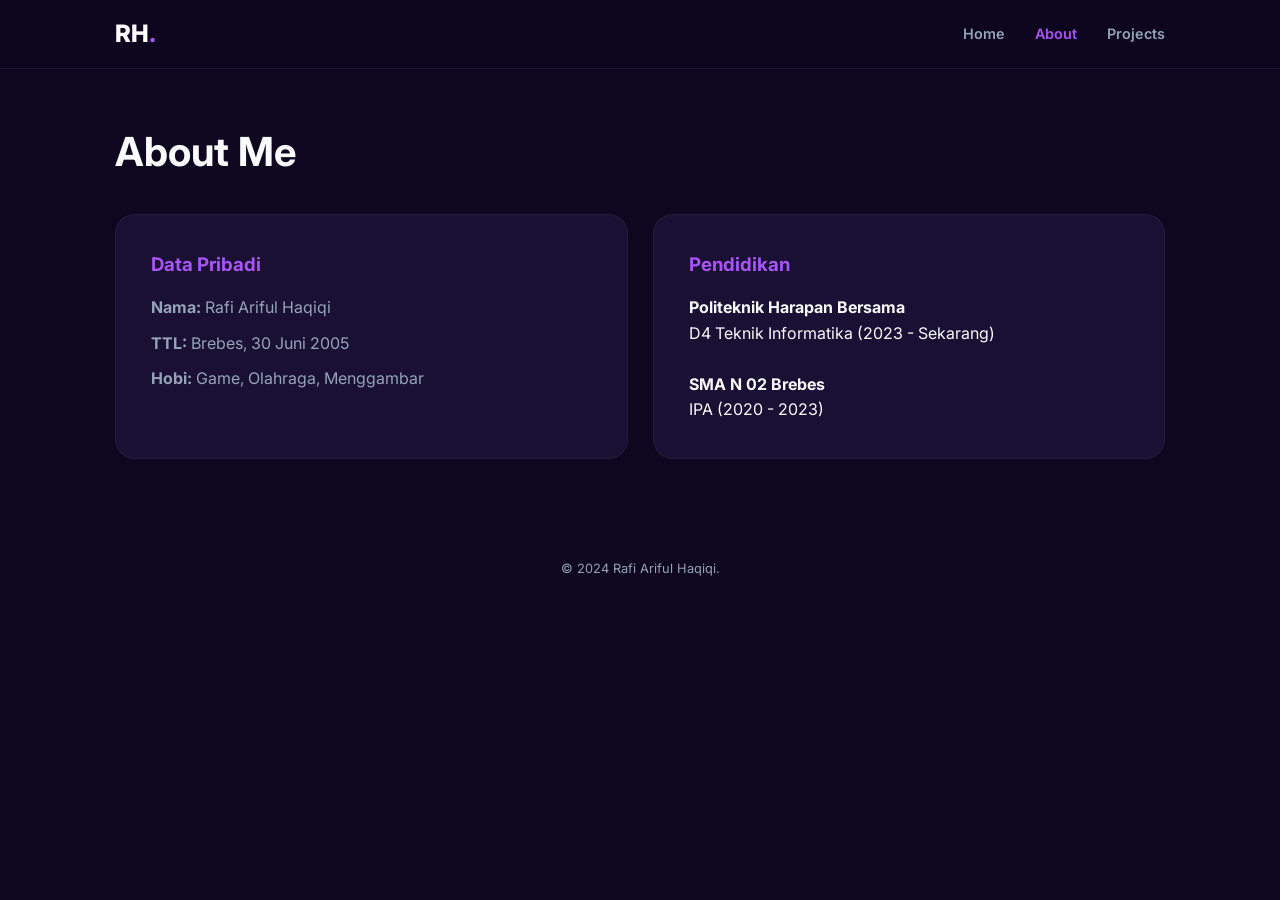
==== about.html @ f348dac9 "Add files via upload" ====
<!DOCTYPE html>
<html lang="id">
<head>
    <meta charset="UTF-8">
    <meta name="viewport" content="width=device-width, initial-scale=1.0">
    <title>About Me | Rafi</title>
    <link rel="stylesheet" href="style.css">
    <link href="https://fonts.googleapis.com/css2?family=Inter:wght@400;700;800&display=swap" rel="stylesheet">
</head>
<body>
    <nav>
        <div class="nav-container">
            <a href="index.html" class="logo">RH<span>.</span></a>
            <ul>
                <li><a href="index.html">Home</a></li>
                <li><a href="about.html" class="active">About</a></li>
                <li><a href="projects.html">Projects</a></li>
            </ul>
        </div>
    </nav>

    <div class="container">
        <h2 style="font-size: 2.5rem; margin-bottom: 30px;">About Me</h2>
        <div class="about-grid">
            <div class="about-card">
                <h3>Data Pribadi</h3>
                <ul>
                    <li><strong>Nama:</strong> Rafi Ariful Haqiqi</li>
                    <li><strong>TTL:</strong> Brebes, 30 Juni 2005</li>
                    <li><strong>Hobi:</strong> Game, Olahraga, Menggambar</li>
                </ul>
            </div>
            <div class="about-card">
                <h3>Pendidikan</h3>
                <p><strong>Politeknik Harapan Bersama</strong></p>
                <p>D4 Teknik Informatika (2023 - Sekarang)</p>
                <br>
                <p><strong>SMA N 02 Brebes</strong></p>
                <p>IPA (2020 - 2023)</p>
            </div>
        </div>
    </div>

    <footer>&copy; 2024 Rafi Ariful Haqiqi.</footer>
    <script src="script.js"></script>
</body>
</html>
---- style.css ----
/* ROOT VARIABLES - Tema Dark Purple */
:root {
    --bg-dark: #0f0720;
    --surface: #1a1033;
    --primary: #a855f7;
    --accent: #6366f1;
    --text-main: #f8fafc;
    --text-dim: #94a3b8;
}

* {
    margin: 0;
    padding: 0;
    box-sizing: border-box;
}

body {
    font-family: 'Inter', sans-serif;
    background-color: var(--bg-dark);
    color: var(--text-main);
    line-height: 1.6;
    overflow-x: hidden;
}

/* NAVIGATION */
nav {
    background: rgba(15, 7, 32, 0.95);
    backdrop-filter: blur(10px);
    padding: 15px 0;
    position: fixed;
    width: 100%;
    top: 0;
    z-index: 1000;
    border-bottom: 1px solid rgba(168, 85, 247, 0.1);
}

.nav-container {
    max-width: 1100px;
    margin: 0 auto;
    display: flex;
    justify-content: space-between;
    align-items: center;
    padding: 0 25px;
}

.logo {
    font-size: 1.5rem;
    font-weight: 800;
    color: #fff;
    text-decoration: none;
}

.logo span {
    color: var(--primary);
}

nav ul {
    display: flex;
    gap: 30px;
    list-style: none;
}

nav a {
    text-decoration: none;
    color: var(--text-dim);
    font-weight: 600;
    transition: 0.3s;
    font-size: 0.9rem;
}

nav a:hover,
nav a.active {
    color: var(--primary);
}

/* MAIN CONTAINER */
.container {
    max-width: 1100px;
    margin: 0 auto;
    padding: 120px 25px 60px 25px;
}

/* HERO SECTION (index.html) */
.hero {
    display: flex;
    align-items: center;
    justify-content: space-between;
    gap: 40px;
    min-height: 70vh;
}

.hero-content {
    flex: 1;
}

.hero-content h1 {
    font-size: 3.5rem;
    margin-bottom: 10px;
    line-height: 1.1;
}

.hero-content h2 {
    color: var(--primary);
    font-size: 1.5rem;
    margin-bottom: 20px;
}

.hero-content p {
    color: var(--text-dim);
    font-size: 1.1rem;
    margin-bottom: 35px;
    max-width: 500px;
}

.btn-group {
    display: flex;
    gap: 20px;
    align-items: center;
}

/* FIX TOMBOL (Wajib Muncul) */
.btn-primary {
    background: var(--primary) !important;
    color: white !important;
    padding: 14px 30px;
    border-radius: 10px;
    text-decoration: none;
    font-weight: 700;
    display: inline-block;
    transition: 0.3s;
}

.btn-secondary {
    border: 2px solid var(--primary);
    color: white;
    padding: 12px 28px;
    border-radius: 10px;
    text-decoration: none;
    font-weight: 700;
    display: inline-block;
    transition: 0.3s;
}

.btn-primary:hover {
    transform: translateY(-3px);
    box-shadow: 0 10px 20px rgba(168, 85, 247, 0.3);
}

.hero-image img {
    width: 350px;
    height: 350px;
    border-radius: 30px;
    object-fit: cover;
    border: 3px solid var(--primary);
    box-shadow: 0 0 40px rgba(168, 85, 247, 0.2);
}

/* ABOUT SECTION (about.html) */
.about-grid {
    display: grid;
    grid-template-columns: repeat(auto-fit, minmax(300px, 1fr));
    gap: 25px;
}

.about-card {
    background: var(--surface);
    padding: 35px;
    border-radius: 20px;
    border: 1px solid rgba(255, 255, 255, 0.05);
}

.about-card h3 {
    color: var(--primary);
    margin-bottom: 15px;
}

.about-card ul {
    list-style: none;
}

.about-card li {
    margin-bottom: 10px;
    color: var(--text-dim);
}

/* PROJECTS GRID (projects.html) */
.projects-grid {
    display: grid;
    grid-template-columns: repeat(auto-fit, minmax(320px, 1fr));
    gap: 30px;
}

.card {
    background: var(--surface);
    border-radius: 20px;
    overflow: hidden;
    border: 1px solid rgba(255, 255, 255, 0.05);
}

.card img {
    width: 100%;
    height: 200px;
    object-fit: cover;
}

.card-body {
    padding: 25px;
}

.card-body h3 {
    margin-bottom: 10px;
}

.card-body p {
    font-size: 0.9rem;
    color: var(--text-dim);
    margin-bottom: 15px;
}

.badge-ongoing {
    background: #f59e0b;
    color: #000;
    padding: 4px 10px;
    border-radius: 6px;
    font-size: 0.7rem;
    font-weight: 800;
    display: inline-block;
    margin-bottom: 10px;
}

/* FOOTER */
footer {
    text-align: center;
    padding: 40px;
    color: var(--text-dim);
    font-size: 0.8rem;
}

/* RESPONSIVE */
@media (max-width: 768px) {
    .hero {
        flex-direction: column-reverse;
        text-align: center;
    }

    .hero-image img {
        width: 250px;
        height: 250px;
    }

    .btn-group {
        flex-direction: column;
        width: 100%;
    }

    .btn-primary,
    .btn-secondary {
        width: 100%;
        text-align: center;
    }

    nav ul {
        display: none;
    }
}
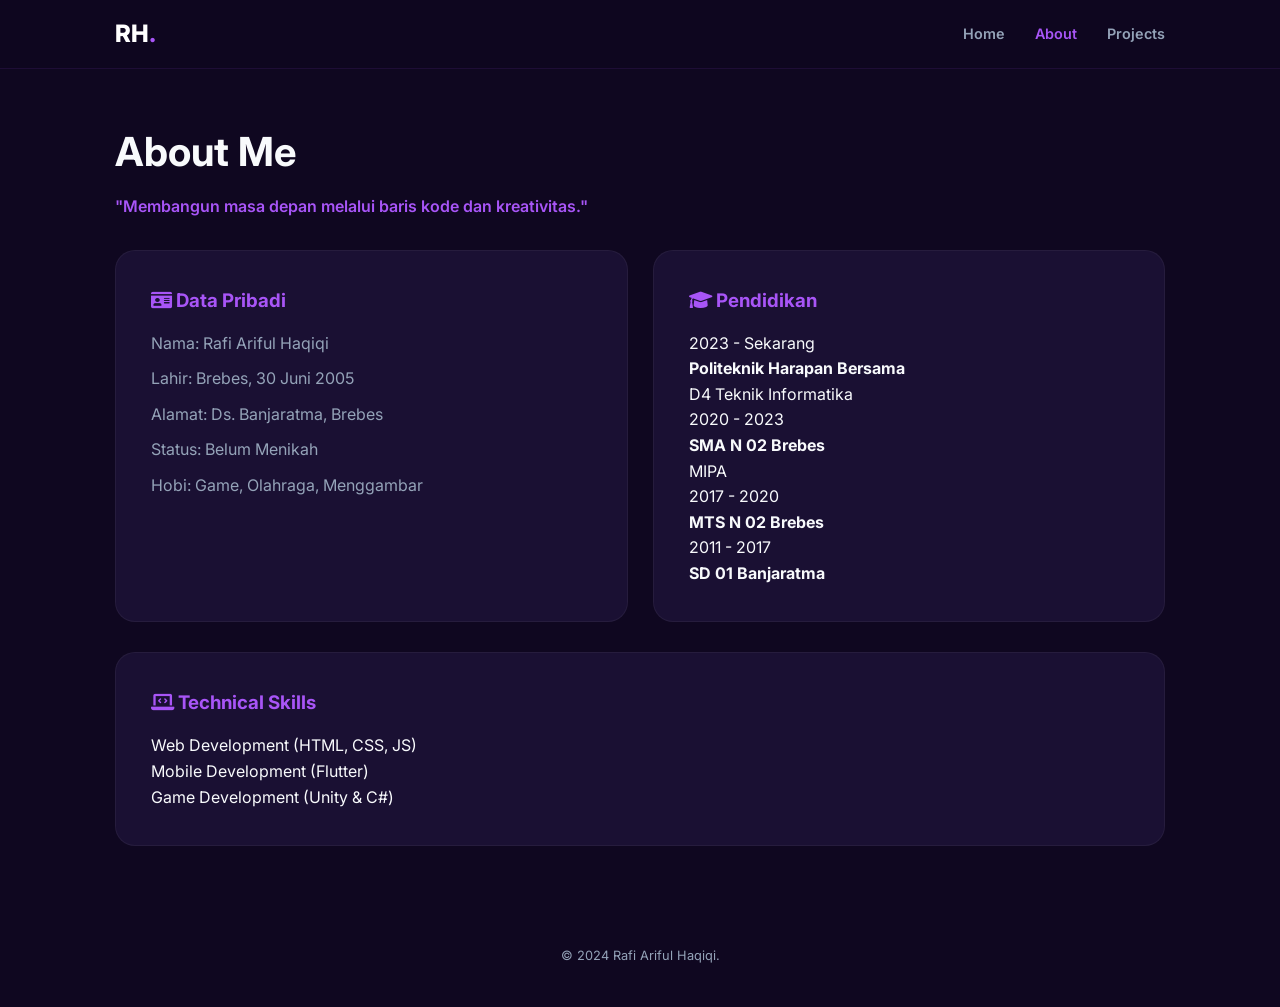
==== commit 8b4bf2d4: "Update about.html" ====
--- a/about.html
+++ b/about.html
@@ -3,9 +3,10 @@
 <head>
     <meta charset="UTF-8">
     <meta name="viewport" content="width=device-width, initial-scale=1.0">
-    <title>About Me | Rafi</title>
+    <title>About Me | Rafi Ariful Haqiqi</title>
     <link rel="stylesheet" href="style.css">
     <link href="https://fonts.googleapis.com/css2?family=Inter:wght@400;700;800&display=swap" rel="stylesheet">
+    <link rel="stylesheet" href="https://cdnjs.cloudflare.com/ajax/libs/font-awesome/6.0.0/css/all.min.css">
 </head>
 <body>
     <nav>
@@ -20,23 +21,62 @@
     </nav>
 
     <div class="container">
-        <h2 style="font-size: 2.5rem; margin-bottom: 30px;">About Me</h2>
+        <h2 style="font-size: 2.5rem; margin-bottom: 10px;">About Me</h2>
+        <p style="color: var(--primary); font-weight: 600; margin-bottom: 30px;">"Membangun masa depan melalui baris kode dan kreativitas."</p>
+        
         <div class="about-grid">
+            <!-- DATA PRIBADI -->
             <div class="about-card">
-                <h3>Data Pribadi</h3>
-                <ul>
-                    <li><strong>Nama:</strong> Rafi Ariful Haqiqi</li>
-                    <li><strong>TTL:</strong> Brebes, 30 Juni 2005</li>
-                    <li><strong>Hobi:</strong> Game, Olahraga, Menggambar</li>
+                <h3><i class="fas fa-id-card"></i> Data Pribadi</h3>
+                <ul class="personal-info">
+                    <li><span>Nama:</span> Rafi Ariful Haqiqi</li>
+                    <li><span>Lahir:</span> Brebes, 30 Juni 2005</li>
+                    <li><span>Alamat:</span> Ds. Banjaratma, Brebes</li>
+                    <li><span>Status:</span> Belum Menikah</li>
+                    <li><span>Hobi:</span> Game, Olahraga, Menggambar</li>
                 </ul>
             </div>
+
+            <!-- PENDIDIKAN -->
             <div class="about-card">
-                <h3>Pendidikan</h3>
-                <p><strong>Politeknik Harapan Bersama</strong></p>
-                <p>D4 Teknik Informatika (2023 - Sekarang)</p>
-                <br>
-                <p><strong>SMA N 02 Brebes</strong></p>
-                <p>IPA (2020 - 2023)</p>
+                <h3><i class="fas fa-graduation-cap"></i> Pendidikan</h3>
+                <div class="timeline">
+                    <div class="time-item">
+                        <span class="year">2023 - Sekarang</span>
+                        <p><strong>Politeknik Harapan Bersama</strong><br>D4 Teknik Informatika</p>
+                    </div>
+                    <div class="time-item">
+                        <span class="year">2020 - 2023</span>
+                        <p><strong>SMA N 02 Brebes</strong><br>MIPA</p>
+                    </div>
+                    <div class="time-item">
+                        <span class="year">2017 - 2020</span>
+                        <p><strong>MTS N 02 Brebes</strong></p>
+                    </div>
+                    <div class="time-item">
+                        <span class="year">2011 - 2017</span>
+                        <p><strong>SD 01 Banjaratma</strong></p>
+                    </div>
+                </div>
+            </div>
+        </div>
+
+        <!-- SKILLS SECTION (DITAMBAH GAME DEV) -->
+        <div class="about-card" style="margin-top: 30px;">
+            <h3><i class="fas fa-laptop-code"></i> Technical Skills</h3>
+            <div class="skills-grid">
+                <div class="skill-box">
+                    <p>Web Development (HTML, CSS, JS)</p>
+                    <div class="bar"><div class="fill" style="width: 85%;"></div></div>
+                </div>
+                <div class="skill-box">
+                    <p>Mobile Development (Flutter)</p>
+                    <div class="bar"><div class="fill" style="width: 75%;"></div></div>
+                </div>
+                <div class="skill-box">
+                    <p>Game Development (Unity & C#)</p>
+                    <div class="bar"><div class="fill" style="width: 80%;"></div></div>
+                </div>
             </div>
         </div>
     </div>
@@ -44,4 +84,4 @@
     <footer>&copy; 2024 Rafi Ariful Haqiqi.</footer>
     <script src="script.js"></script>
 </body>
-</html>+</html>
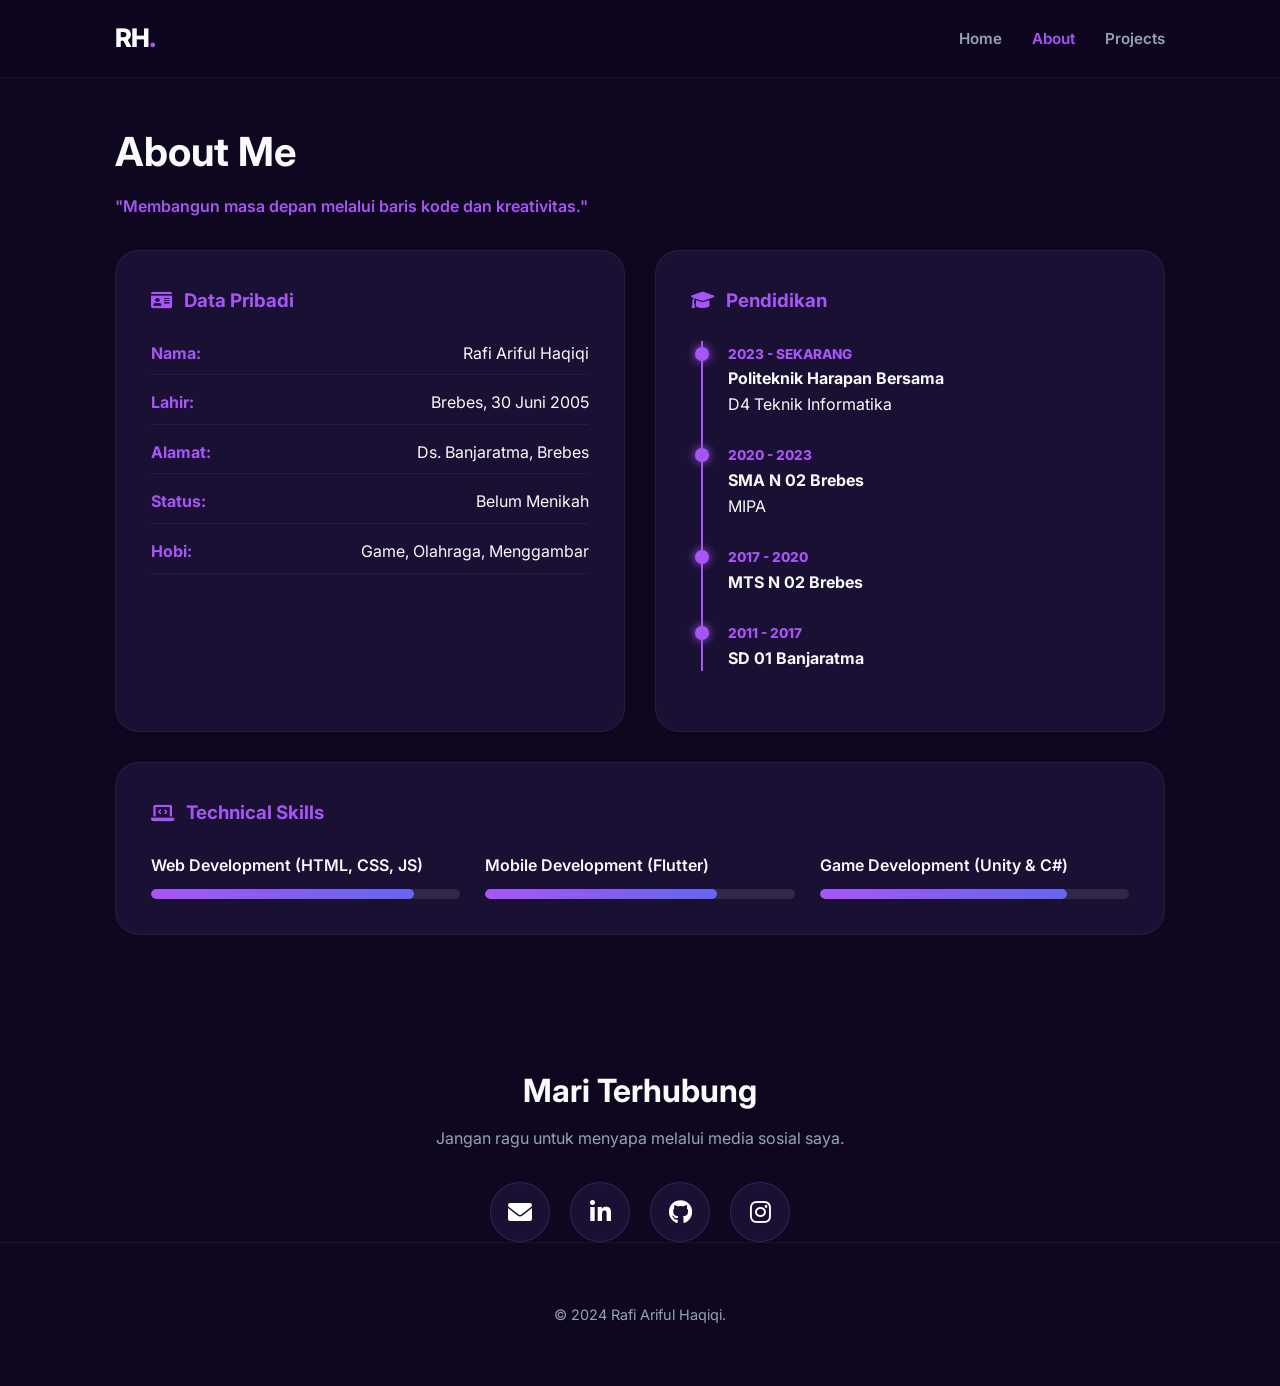
==== commit 546b15c5: "Update about.html" ====
--- a/about.html
+++ b/about.html
@@ -81,6 +81,29 @@
         </div>
     </div>
 
+    <section class="contact-section">
+    <h2 style="font-size: 2rem;">Mari Terhubung</h2>
+    <p style="color: var(--text-dim); margin-top: 10px;">Jangan ragu untuk menyapa melalui media sosial saya.</p>
+    
+    <div class="social-links">
+        <!-- Email -->
+        <a href="mailto:raffihaqiqi@gmail.com" class="social-item mail" title="Email">
+            <i class="fas fa-envelope"></i>
+        </a>
+        <!-- LinkedIn (Ganti linknya dengan link profilmu) -->
+        <a href="https://www.linkedin.com/in/raffi-haqiqi-6a7aaa294/" target="_blank" class="social-item li" title="LinkedIn">
+            <i class="fab fa-linkedin-in"></i>
+        </a>
+        <!-- GitHub -->
+        <a href="https://github.com/RafiArifulHaqiqi" target="_blank" class="social-item gh" title="GitHub">
+            <i class="fab fa-github"></i>
+        </a>
+        <!-- Instagram (Ganti linknya dengan link profilmu) -->
+        <a href="https://instagram.com/rafi.haqiqi" target="_blank" class="social-item ig" title="Instagram">
+            <i class="fab fa-instagram"></i>
+        </a>
+    </div>
+</section>
     <footer>&copy; 2024 Rafi Ariful Haqiqi.</footer>
     <script src="script.js"></script>
 </body>
--- a/style.css
+++ b/style.css
@@ -1,4 +1,3 @@
-/* ROOT VARIABLES - Tema Dark Purple */
 :root {
     --bg-dark: #0f0720;
     --surface: #1a1033;
@@ -6,12 +5,13 @@
     --accent: #6366f1;
     --text-main: #f8fafc;
     --text-dim: #94a3b8;
-}
-
-* {
-    margin: 0;
-    padding: 0;
-    box-sizing: border-box;
+    --white: #ffffff;
+}
+
+* { 
+    margin: 0; 
+    padding: 0; 
+    box-sizing: border-box; 
 }
 
 body {
@@ -22,14 +22,14 @@
     overflow-x: hidden;
 }
 
-/* NAVIGATION */
+/* --- NAVIGATION --- */
 nav {
-    background: rgba(15, 7, 32, 0.95);
-    backdrop-filter: blur(10px);
-    padding: 15px 0;
+    background: rgba(15, 7, 32, 0.9);
+    backdrop-filter: blur(15px);
+    padding: 18px 0;
     position: fixed;
-    width: 100%;
-    top: 0;
+    width: 100%; 
+    top: 0; 
     z-index: 1000;
     border-bottom: 1px solid rgba(168, 85, 247, 0.1);
 }
@@ -43,223 +43,193 @@
     padding: 0 25px;
 }
 
-.logo {
-    font-size: 1.5rem;
-    font-weight: 800;
-    color: #fff;
-    text-decoration: none;
-}
-
-.logo span {
-    color: var(--primary);
-}
-
-nav ul {
-    display: flex;
-    gap: 30px;
-    list-style: none;
-}
-
-nav a {
-    text-decoration: none;
-    color: var(--text-dim);
-    font-weight: 600;
-    transition: 0.3s;
-    font-size: 0.9rem;
-}
-
-nav a:hover,
-nav a.active {
-    color: var(--primary);
-}
-
-/* MAIN CONTAINER */
+.logo { 
+    font-size: 1.6rem; 
+    font-weight: 800; 
+    color: var(--white); 
+    text-decoration: none; 
+    letter-spacing: -1px;
+}
+.logo span { color: var(--primary); }
+
+nav ul { display: flex; gap: 30px; list-style: none; }
+nav a { 
+    text-decoration: none; 
+    color: var(--text-dim); 
+    font-weight: 600; 
+    transition: 0.3s; 
+    font-size: 0.95rem; 
+}
+nav a:hover, nav a.active { color: var(--primary); }
+
+/* --- CONTAINERS --- */
 .container {
     max-width: 1100px;
     margin: 0 auto;
-    padding: 120px 25px 60px 25px;
-}
-
-/* HERO SECTION (index.html) */
+    padding: 120px 25px 80px 25px;
+}
+
+/* --- HERO SECTION (index.html) --- */
 .hero {
     display: flex;
     align-items: center;
     justify-content: space-between;
-    gap: 40px;
-    min-height: 70vh;
-}
-
-.hero-content {
-    flex: 1;
-}
-
-.hero-content h1 {
-    font-size: 3.5rem;
-    margin-bottom: 10px;
-    line-height: 1.1;
-}
-
-.hero-content h2 {
-    color: var(--primary);
-    font-size: 1.5rem;
-    margin-bottom: 20px;
-}
-
-.hero-content p {
-    color: var(--text-dim);
-    font-size: 1.1rem;
-    margin-bottom: 35px;
-    max-width: 500px;
-}
-
-.btn-group {
-    display: flex;
-    gap: 20px;
-    align-items: center;
-}
-
-/* FIX TOMBOL (Wajib Muncul) */
+    gap: 50px;
+    min-height: 75vh;
+}
+
+.hero-content { flex: 1.2; }
+.hero-content h1 { font-size: 3.8rem; margin-bottom: 10px; line-height: 1.1; font-weight: 800; }
+.hero-content h2 { color: var(--primary); font-size: 1.6rem; margin-bottom: 25px; font-weight: 700; }
+.hero-content p { color: var(--text-dim); font-size: 1.15rem; margin-bottom: 40px; max-width: 550px; }
+
+.btn-group { display: flex; gap: 20px; align-items: center; }
+
 .btn-primary {
-    background: var(--primary) !important;
-    color: white !important;
-    padding: 14px 30px;
-    border-radius: 10px;
+    background: linear-gradient(135deg, var(--primary), var(--accent)) !important;
+    color: var(--white) !important;
+    padding: 15px 35px;
+    border-radius: 12px;
     text-decoration: none;
     font-weight: 700;
     display: inline-block;
     transition: 0.3s;
+    box-shadow: 0 10px 25px rgba(168, 85, 247, 0.3);
 }
 
 .btn-secondary {
     border: 2px solid var(--primary);
-    color: white;
-    padding: 12px 28px;
-    border-radius: 10px;
+    color: var(--white);
+    padding: 13px 33px;
+    border-radius: 12px;
     text-decoration: none;
     font-weight: 700;
     display: inline-block;
     transition: 0.3s;
 }
 
-.btn-primary:hover {
-    transform: translateY(-3px);
-    box-shadow: 0 10px 20px rgba(168, 85, 247, 0.3);
-}
+.btn-primary:hover { transform: translateY(-4px); box-shadow: 0 15px 30px rgba(168, 85, 247, 0.4); }
+.btn-secondary:hover { background: rgba(168, 85, 247, 0.1); transform: translateY(-4px); }
 
 .hero-image img {
-    width: 350px;
-    height: 350px;
-    border-radius: 30px;
-    object-fit: cover;
-    border: 3px solid var(--primary);
-    box-shadow: 0 0 40px rgba(168, 85, 247, 0.2);
-}
-
-/* ABOUT SECTION (about.html) */
-.about-grid {
-    display: grid;
-    grid-template-columns: repeat(auto-fit, minmax(300px, 1fr));
-    gap: 25px;
-}
-
-.about-card {
+    width: 380px; height: 380px; border-radius: 40px;
+    object-fit: cover; border: 4px solid var(--primary);
+    box-shadow: 0 0 50px rgba(168, 85, 247, 0.25);
+}
+
+/* --- ABOUT CARDS & TIMELINE --- */
+.about-grid { display: grid; grid-template-columns: repeat(auto-fit, minmax(320px, 1fr)); gap: 30px; }
+.about-card { 
+    background: var(--surface); 
+    padding: 35px; 
+    border-radius: 24px; 
+    border: 1px solid rgba(255,255,255,0.05); 
+    transition: 0.3s;
+}
+.about-card h3 { color: var(--primary); margin-bottom: 25px; display: flex; align-items: center; gap: 12px; }
+
+.personal-info { list-style: none; }
+.personal-info li { 
+    margin-bottom: 15px; 
+    display: flex; 
+    justify-content: space-between; 
+    border-bottom: 1px solid rgba(255,255,255,0.05); 
+    padding-bottom: 8px; 
+}
+.personal-info span { color: var(--primary); font-weight: 700; }
+
+.timeline { border-left: 2px solid var(--primary); padding-left: 25px; margin-left: 10px; }
+.time-item { margin-bottom: 25px; position: relative; }
+.time-item::before { 
+    content: ''; position: absolute; left: -33px; top: 6px; 
+    width: 14px; height: 14px; background: var(--primary); border-radius: 50%; 
+    box-shadow: 0 0 10px var(--primary);
+}
+.year { font-size: 0.85rem; color: var(--primary); font-weight: 800; text-transform: uppercase; }
+
+/* --- SKILLS SECTION --- */
+.skills-grid { display: grid; grid-template-columns: repeat(auto-fit, minmax(280px, 1fr)); gap: 25px; margin-top: 20px; }
+.skill-box p { font-size: 1rem; margin-bottom: 10px; font-weight: 600; }
+.bar { width: 100%; height: 10px; background: rgba(255,255,255,0.1); border-radius: 20px; overflow: hidden; }
+.fill { height: 100%; background: linear-gradient(90deg, var(--primary), var(--accent)); border-radius: 20px; }
+
+/* --- PROJECT CARDS --- */
+.projects-grid { display: grid; grid-template-columns: repeat(auto-fit, minmax(330px, 1fr)); gap: 35px; }
+.card { 
+    background: var(--surface); 
+    border-radius: 24px; 
+    overflow: hidden; 
+    border: 1px solid rgba(255,255,255,0.05); 
+    transition: 0.4s ease;
+}
+.card:hover { transform: translateY(-12px); border-color: var(--primary); }
+.card img { width: 100%; height: 220px; object-fit: cover; filter: brightness(0.9); }
+.card-body { padding: 30px; }
+.card-body h3 { margin-bottom: 12px; font-size: 1.4rem; }
+.badge-ongoing { 
+    background: #f59e0b; color: #000; padding: 5px 12px; 
+    border-radius: 8px; font-size: 0.75rem; font-weight: 800; 
+    display: inline-block; margin-bottom: 15px; 
+}
+
+/* --- CONTACT & SOCIAL MEDIA --- */
+.contact-section {
+    text-align: center;
+    margin-top: 50px;
+}
+
+.social-links {
+    display: flex;
+    justify-content: center;
+    gap: 20px;
+    margin-top: 30px;
+    flex-wrap: wrap;
+}
+
+.social-item {
     background: var(--surface);
-    padding: 35px;
-    border-radius: 20px;
-    border: 1px solid rgba(255, 255, 255, 0.05);
-}
-
-.about-card h3 {
-    color: var(--primary);
-    margin-bottom: 15px;
-}
-
-.about-card ul {
-    list-style: none;
-}
-
-.about-card li {
-    margin-bottom: 10px;
-    color: var(--text-dim);
-}
-
-/* PROJECTS GRID (projects.html) */
-.projects-grid {
-    display: grid;
-    grid-template-columns: repeat(auto-fit, minmax(320px, 1fr));
-    gap: 30px;
-}
-
-.card {
-    background: var(--surface);
-    border-radius: 20px;
-    overflow: hidden;
-    border: 1px solid rgba(255, 255, 255, 0.05);
-}
-
-.card img {
-    width: 100%;
-    height: 200px;
-    object-fit: cover;
-}
-
-.card-body {
-    padding: 25px;
-}
-
-.card-body h3 {
-    margin-bottom: 10px;
-}
-
-.card-body p {
-    font-size: 0.9rem;
-    color: var(--text-dim);
-    margin-bottom: 15px;
-}
-
-.badge-ongoing {
-    background: #f59e0b;
+    color: var(--white);
+    width: 60px;
+    height: 60px;
+    display: flex;
+    align-items: center;
+    justify-content: center;
+    border-radius: 50%;
+    text-decoration: none;
+    font-size: 1.5rem;
+    transition: 0.3s ease;
+    border: 1px solid rgba(168, 85, 247, 0.2);
+}
+
+.social-item:hover {
+    background: var(--primary);
+    transform: translateY(-8px);
+    box-shadow: 0 10px 20px rgba(168, 85, 247, 0.4);
     color: #000;
-    padding: 4px 10px;
-    border-radius: 6px;
-    font-size: 0.7rem;
-    font-weight: 800;
-    display: inline-block;
-    margin-bottom: 10px;
-}
-
-/* FOOTER */
-footer {
-    text-align: center;
-    padding: 40px;
-    color: var(--text-dim);
-    font-size: 0.8rem;
-}
-
-/* RESPONSIVE */
+}
+
+/* Warna Spesifik Saat Hover (Opsional) */
+.social-item.ig:hover { background: radial-gradient(circle at 30% 107%, #fdf497 0%, #fdf497 5%, #fd5949 45%,#d6249f 60%,#285AEB 90%); color: #fff; }
+.social-item.li:hover { background: #0077b5; color: #fff; }
+.social-item.gh:hover { background: #333; color: #fff; }
+.social-item.mail:hover { background: #ea4335; color: #fff; }
+
+/* --- FOOTER --- */
+footer { 
+    text-align: center; 
+    padding: 60px 25px; 
+    color: var(--text-dim); 
+    font-size: 0.9rem; 
+    border-top: 1px solid rgba(255,255,255,0.05);
+}
+
+/* --- MOBILE RESPONSIVE --- */
 @media (max-width: 768px) {
-    .hero {
-        flex-direction: column-reverse;
-        text-align: center;
-    }
-
-    .hero-image img {
-        width: 250px;
-        height: 250px;
-    }
-
-    .btn-group {
-        flex-direction: column;
-        width: 100%;
-    }
-
-    .btn-primary,
-    .btn-secondary {
-        width: 100%;
-        text-align: center;
-    }
-
-    nav ul {
-        display: none;
-    }
-}+    .hero { flex-direction: column-reverse; text-align: center; padding-top: 140px; }
+    .hero-content h1 { font-size: 2.8rem; }
+    .hero-image img { width: 280px; height: 280px; margin-bottom: 40px; }
+    .btn-group { flex-direction: column; width: 100%; }
+    .btn-primary, .btn-secondary { width: 100%; text-align: center; }
+    nav ul { display: none; } /* Mobile menu bisa ditambahkan nanti */
+    .about-grid { grid-template-columns: 1fr; }
+}
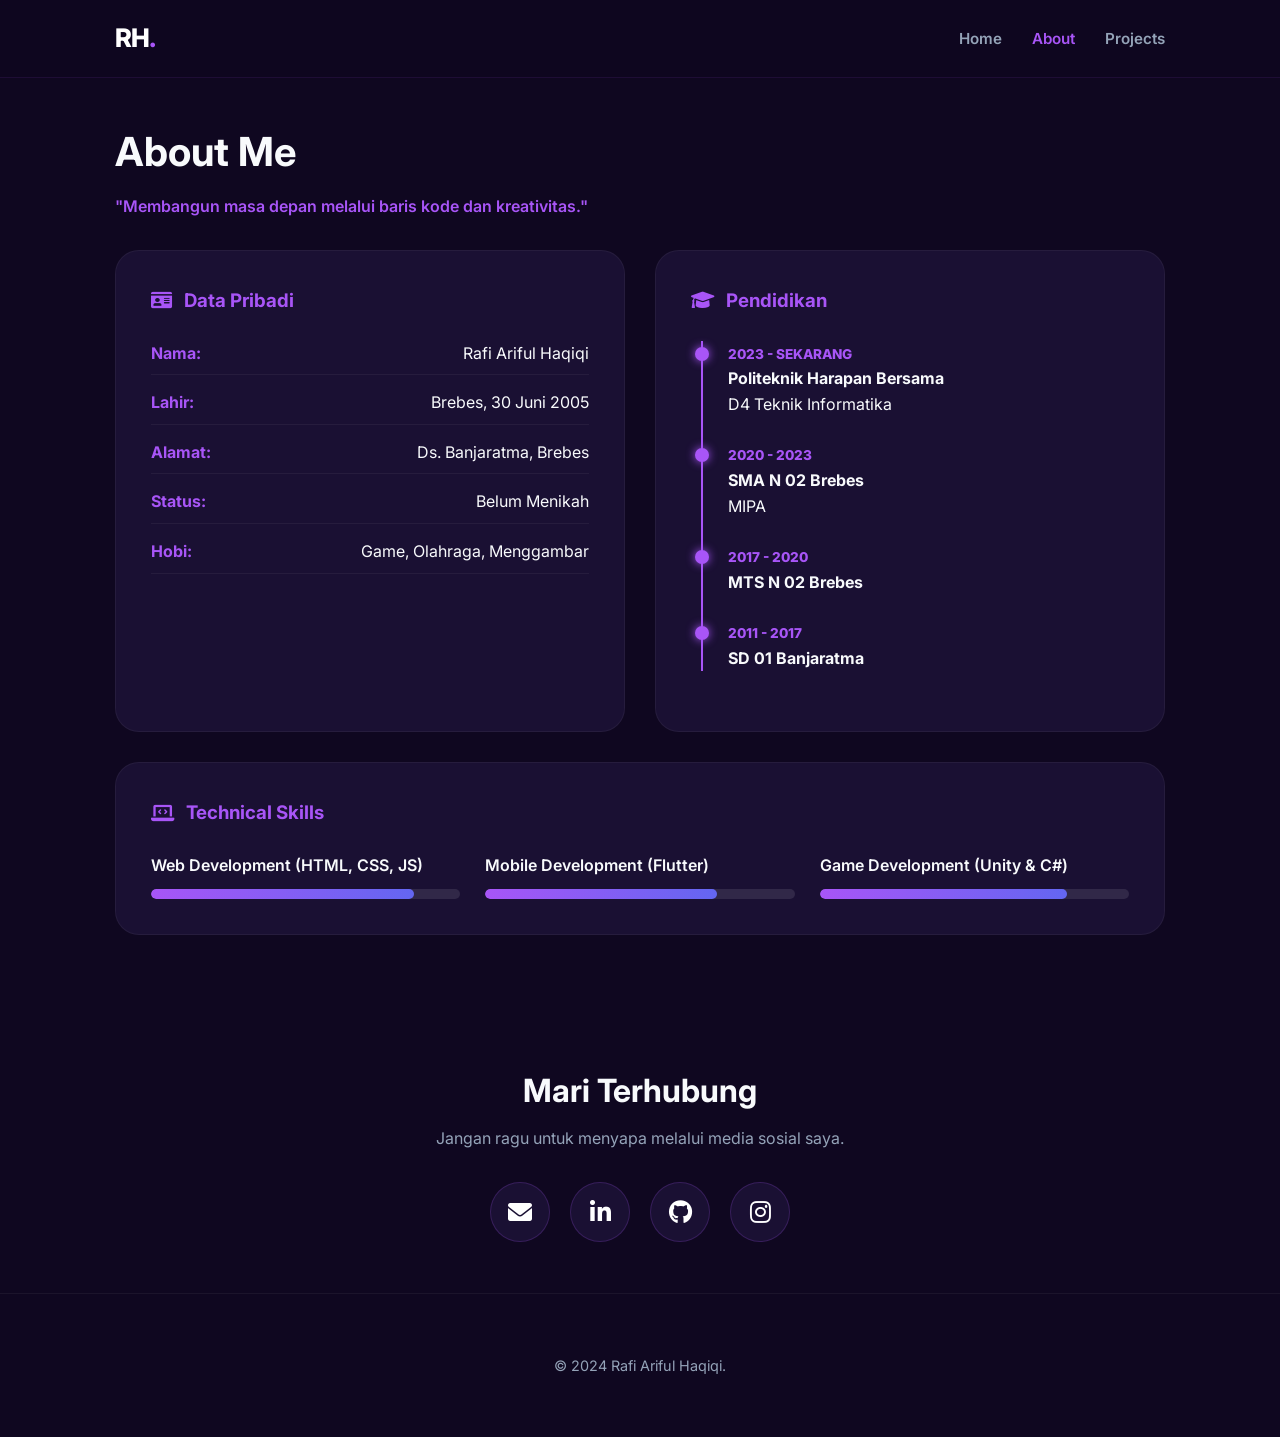
==== commit 483c3b2e: "Update about.html" ====
--- a/about.html
+++ b/about.html
@@ -104,6 +104,7 @@
         </a>
     </div>
 </section>
+    <br> </br>
     <footer>&copy; 2024 Rafi Ariful Haqiqi.</footer>
     <script src="script.js"></script>
 </body>
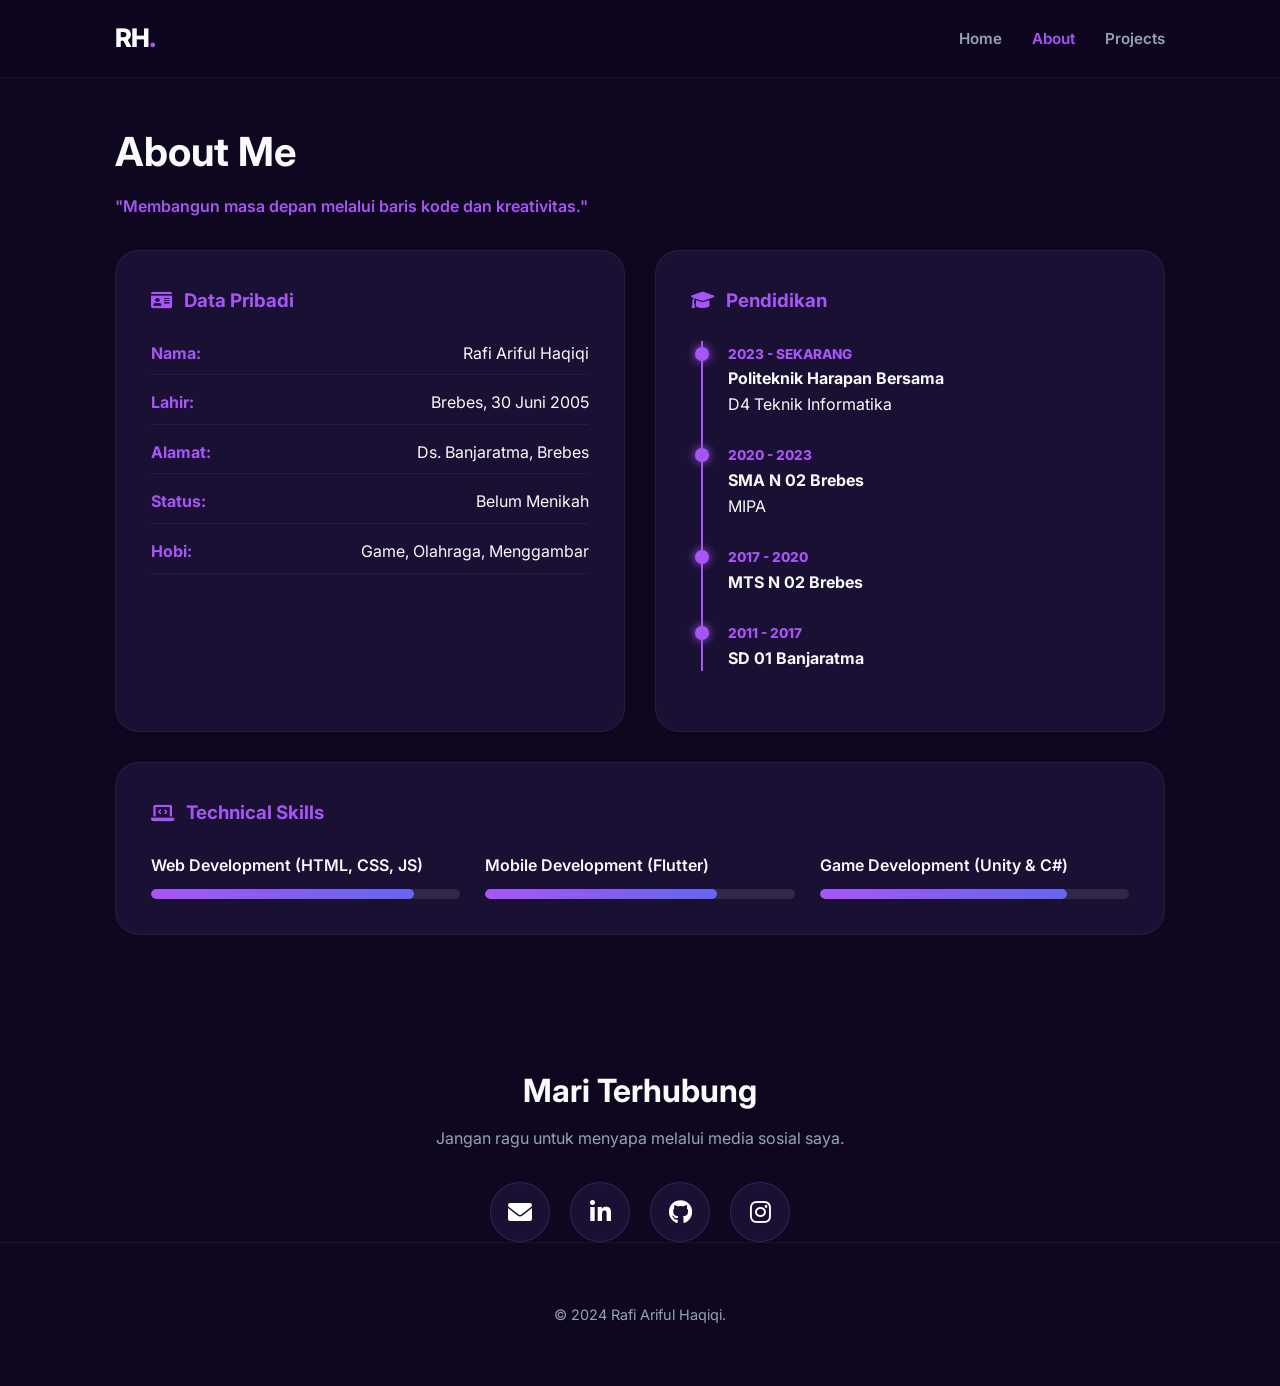
==== commit 2a2a7774: "Update about.html" ====
--- a/about.html
+++ b/about.html
@@ -104,7 +104,6 @@
         </a>
     </div>
 </section>
-    <br> </br>
     <footer>&copy; 2024 Rafi Ariful Haqiqi.</footer>
     <script src="script.js"></script>
 </body>
